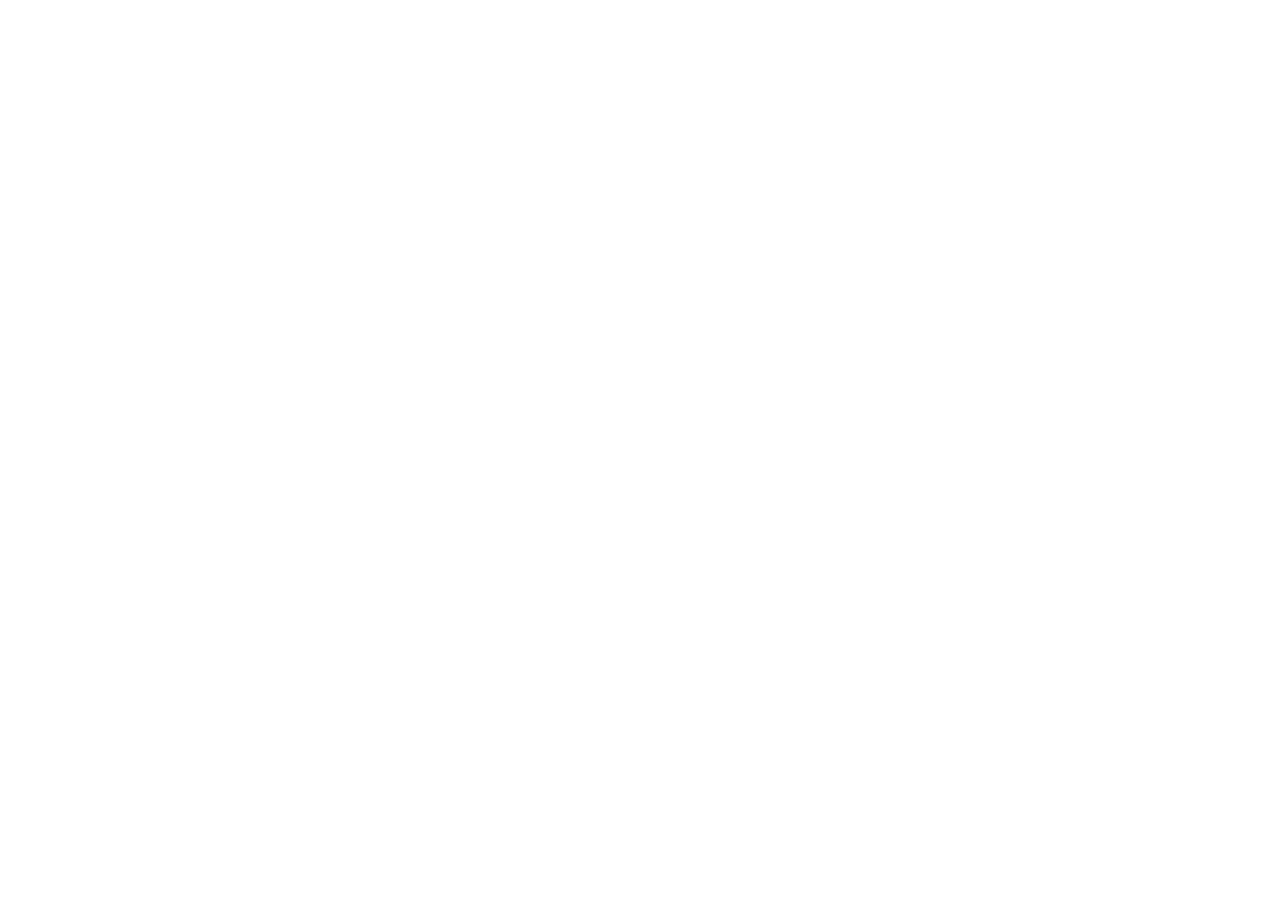
==== index2.html @ 86eed00d "add index 2" ====
<!DOCTYPE html>
<html lang="en">
<head>
    <meta charset="UTF-8">
    <meta name="viewport" content="width=device-width, initial-scale=1.0">
    <title>Document</title>
    <link rel="stylesheet" href="./src/output.css">
</head>
<body>
    
</body>
</html>
---- src/output.css ----
/*! tailwindcss v4.1.13 | MIT License | https://tailwindcss.com */
@layer properties;
@layer theme, base, components, utilities;
@layer theme {
  :root, :host {
    --font-sans: ui-sans-serif, system-ui, sans-serif, "Apple Color Emoji",
      "Segoe UI Emoji", "Segoe UI Symbol", "Noto Color Emoji";
    --font-mono: ui-monospace, SFMono-Regular, Menlo, Monaco, Consolas, "Liberation Mono",
      "Courier New", monospace;
    --text-9xl: 8rem;
    --text-9xl--line-height: 1;
    --default-font-family: var(--font-sans);
    --default-mono-font-family: var(--font-mono);
  }
}
@layer base {
  *, ::after, ::before, ::backdrop, ::file-selector-button {
    box-sizing: border-box;
    margin: 0;
    padding: 0;
    border: 0 solid;
  }
  html, :host {
    line-height: 1.5;
    -webkit-text-size-adjust: 100%;
    tab-size: 4;
    font-family: var(--default-font-family, ui-sans-serif, system-ui, sans-serif, "Apple Color Emoji", "Segoe UI Emoji", "Segoe UI Symbol", "Noto Color Emoji");
    font-feature-settings: var(--default-font-feature-settings, normal);
    font-variation-settings: var(--default-font-variation-settings, normal);
    -webkit-tap-highlight-color: transparent;
  }
  hr {
    height: 0;
    color: inherit;
    border-top-width: 1px;
  }
  abbr:where([title]) {
    -webkit-text-decoration: underline dotted;
    text-decoration: underline dotted;
  }
  h1, h2, h3, h4, h5, h6 {
    font-size: inherit;
    font-weight: inherit;
  }
  a {
    color: inherit;
    -webkit-text-decoration: inherit;
    text-decoration: inherit;
  }
  b, strong {
    font-weight: bolder;
  }
  code, kbd, samp, pre {
    font-family: var(--default-mono-font-family, ui-monospace, SFMono-Regular, Menlo, Monaco, Consolas, "Liberation Mono", "Courier New", monospace);
    font-feature-settings: var(--default-mono-font-feature-settings, normal);
    font-variation-settings: var(--default-mono-font-variation-settings, normal);
    font-size: 1em;
  }
  small {
    font-size: 80%;
  }
  sub, sup {
    font-size: 75%;
    line-height: 0;
    position: relative;
    vertical-align: baseline;
  }
  sub {
    bottom: -0.25em;
  }
  sup {
    top: -0.5em;
  }
  table {
    text-indent: 0;
    border-color: inherit;
    border-collapse: collapse;
  }
  :-moz-focusring {
    outline: auto;
  }
  progress {
    vertical-align: baseline;
  }
  summary {
    display: list-item;
  }
  ol, ul, menu {
    list-style: none;
  }
  img, svg, video, canvas, audio, iframe, embed, object {
    display: block;
    vertical-align: middle;
  }
  img, video {
    max-width: 100%;
    height: auto;
  }
  button, input, select, optgroup, textarea, ::file-selector-button {
    font: inherit;
    font-feature-settings: inherit;
    font-variation-settings: inherit;
    letter-spacing: inherit;
    color: inherit;
    border-radius: 0;
    background-color: transparent;
    opacity: 1;
  }
  :where(select:is([multiple], [size])) optgroup {
    font-weight: bolder;
  }
  :where(select:is([multiple], [size])) optgroup option {
    padding-inline-start: 20px;
  }
  ::file-selector-button {
    margin-inline-end: 4px;
  }
  ::placeholder {
    opacity: 1;
  }
  @supports (not (-webkit-appearance: -apple-pay-button))  or (contain-intrinsic-size: 1px) {
    ::placeholder {
      color: currentcolor;
      @supports (color: color-mix(in lab, red, red)) {
        color: color-mix(in oklab, currentcolor 50%, transparent);
      }
    }
  }
  textarea {
    resize: vertical;
  }
  ::-webkit-search-decoration {
    -webkit-appearance: none;
  }
  ::-webkit-date-and-time-value {
    min-height: 1lh;
    text-align: inherit;
  }
  ::-webkit-datetime-edit {
    display: inline-flex;
  }
  ::-webkit-datetime-edit-fields-wrapper {
    padding: 0;
  }
  ::-webkit-datetime-edit, ::-webkit-datetime-edit-year-field, ::-webkit-datetime-edit-month-field, ::-webkit-datetime-edit-day-field, ::-webkit-datetime-edit-hour-field, ::-webkit-datetime-edit-minute-field, ::-webkit-datetime-edit-second-field, ::-webkit-datetime-edit-millisecond-field, ::-webkit-datetime-edit-meridiem-field {
    padding-block: 0;
  }
  ::-webkit-calendar-picker-indicator {
    line-height: 1;
  }
  :-moz-ui-invalid {
    box-shadow: none;
  }
  button, input:where([type="button"], [type="reset"], [type="submit"]), ::file-selector-button {
    appearance: button;
  }
  ::-webkit-inner-spin-button, ::-webkit-outer-spin-button {
    height: auto;
  }
  [hidden]:where(:not([hidden="until-found"])) {
    display: none !important;
  }
}
@layer utilities {
  .table {
    display: table;
  }
  .border-collapse {
    border-collapse: collapse;
  }
  .resize {
    resize: both;
  }
  .border {
    border-style: var(--tw-border-style);
    border-width: 1px;
  }
  .text-9xl {
    font-size: var(--text-9xl);
    line-height: var(--tw-leading, var(--text-9xl--line-height));
  }
  .underline {
    text-decoration-line: underline;
  }
  .outline {
    outline-style: var(--tw-outline-style);
    outline-width: 1px;
  }
}
@property --tw-border-style {
  syntax: "*";
  inherits: false;
  initial-value: solid;
}
@property --tw-outline-style {
  syntax: "*";
  inherits: false;
  initial-value: solid;
}
@layer properties {
  @supports ((-webkit-hyphens: none) and (not (margin-trim: inline))) or ((-moz-orient: inline) and (not (color:rgb(from red r g b)))) {
    *, ::before, ::after, ::backdrop {
      --tw-border-style: solid;
      --tw-outline-style: solid;
    }
  }
}
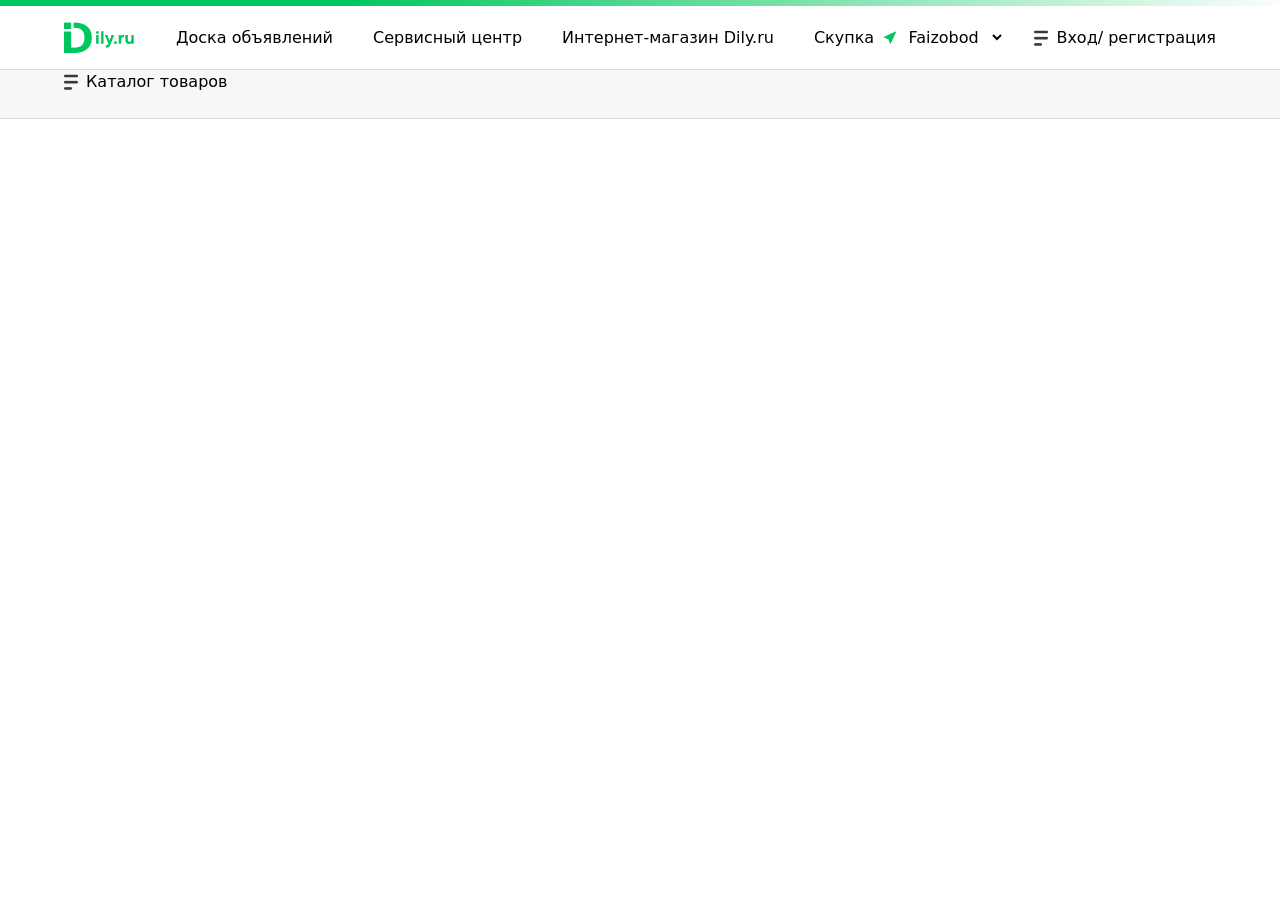
==== commit a0e867d1: "commit" ====
--- a/index2.html
+++ b/index2.html
@@ -1,12 +1,60 @@
 <!DOCTYPE html>
 <html lang="en">
+
 <head>
     <meta charset="UTF-8">
     <meta name="viewport" content="width=device-width, initial-scale=1.0">
     <title>Document</title>
     <link rel="stylesheet" href="./src/output.css">
 </head>
+
 <body>
-    
+    <div class="h-[6px] W-[100%] bg-[linear-gradient(90deg,#00C65E_26.28%,rgba(0,198,94,0)_101.66%)]">
+
+    </div>
+
+    <div class="w-[90%] m-auto h-[63px] flex justify-between">
+        <div class="flex items-center gap-[40px] ">
+            <img src="./picturi1/Logo.png" alt="">
+            <p class="ww:block hidden ">Доска объявлений</p>
+            <p class="ww:block hidden">Сервисный центр</p>
+            <p class="ww:block hidden">Интернет-магазин Dily.ru</p>
+            <p class="ww:block hidden">Скупка</p>
+        </div>
+
+        <!-- самайлотак -->
+
+        <div class="flex gap-[29px]">
+
+            <div class="flex items-center gap-[8px]">
+                <img src="./picturi1/off.png" alt="">
+                <select name="" id="">
+                    <option value="">Faizobod</option>
+                    <option value="">Dyshanbe</option>
+                    <option value="">Москва</option>
+                </select>
+            </div>
+
+            <div class="ww:flex items-center gap-[8px] hidden">
+                <img src="./picturi1/default.png" alt="">
+                <p>Вход/ регистрация</p>
+            </div>
+        </div>
+
+    </div>
+
+    <div class="w-[100%] h-[50px] border-t border-[#DADCDC] border-b bg-[#F7F7F7]">
+        <div class="w-[90%] m-auto">
+
+            <div class="flex gap-[8px] items-center"> 
+
+                <img src="./picturi1/default.png" alt="">
+                <p>Каталог товаров</p>
+            </div>
+
+        </div>
+
+    </div>
 </body>
+
 </html>
--- a/src/output.css
+++ b/src/output.css
@@ -7,8 +7,6 @@
       "Segoe UI Emoji", "Segoe UI Symbol", "Noto Color Emoji";
     --font-mono: ui-monospace, SFMono-Regular, Menlo, Monaco, Consolas, "Liberation Mono",
       "Courier New", monospace;
-    --text-9xl: 8rem;
-    --text-9xl--line-height: 1;
     --default-font-family: var(--font-sans);
     --default-mono-font-family: var(--font-mono);
   }
@@ -162,22 +160,77 @@
   }
 }
 @layer utilities {
+  .m-auto {
+    margin: auto;
+  }
+  .flex {
+    display: flex;
+  }
+  .hidden {
+    display: none;
+  }
   .table {
     display: table;
   }
+  .h-\[6px\] {
+    height: 6px;
+  }
+  .h-\[50\] {
+    height: 50;
+  }
+  .h-\[50px\] {
+    height: 50px;
+  }
+  .h-\[63px\] {
+    height: 63px;
+  }
+  .w-\[90\%\] {
+    width: 90%;
+  }
+  .w-\[100\%\] {
+    width: 100%;
+  }
   .border-collapse {
     border-collapse: collapse;
   }
   .resize {
     resize: both;
+  }
+  .items-center {
+    align-items: center;
+  }
+  .justify-between {
+    justify-content: space-between;
+  }
+  .gap-\[8px\] {
+    gap: 8px;
+  }
+  .gap-\[29px\] {
+    gap: 29px;
+  }
+  .gap-\[40px\] {
+    gap: 40px;
   }
   .border {
     border-style: var(--tw-border-style);
     border-width: 1px;
   }
-  .text-9xl {
-    font-size: var(--text-9xl);
-    line-height: var(--tw-leading, var(--text-9xl--line-height));
+  .border-t {
+    border-top-style: var(--tw-border-style);
+    border-top-width: 1px;
+  }
+  .border-b {
+    border-bottom-style: var(--tw-border-style);
+    border-bottom-width: 1px;
+  }
+  .border-\[\#DADCDC\] {
+    border-color: #DADCDC;
+  }
+  .bg-\[\#F7F7F7\] {
+    background-color: #F7F7F7;
+  }
+  .bg-\[linear-gradient\(90deg\,\#00C65E_26\.28\%\,rgba\(0\,198\,94\,0\)_101\.66\%\)\] {
+    background-image: linear-gradient(90deg,#00C65E 26.28%,rgba(0,198,94,0) 101.66%);
   }
   .underline {
     text-decoration-line: underline;
@@ -185,6 +238,16 @@
   .outline {
     outline-style: var(--tw-outline-style);
     outline-width: 1px;
+  }
+  .ww\:block {
+    @media (width >= 500px) {
+      display: block;
+    }
+  }
+  .ww\:flex {
+    @media (width >= 500px) {
+      display: flex;
+    }
   }
 }
 @property --tw-border-style {
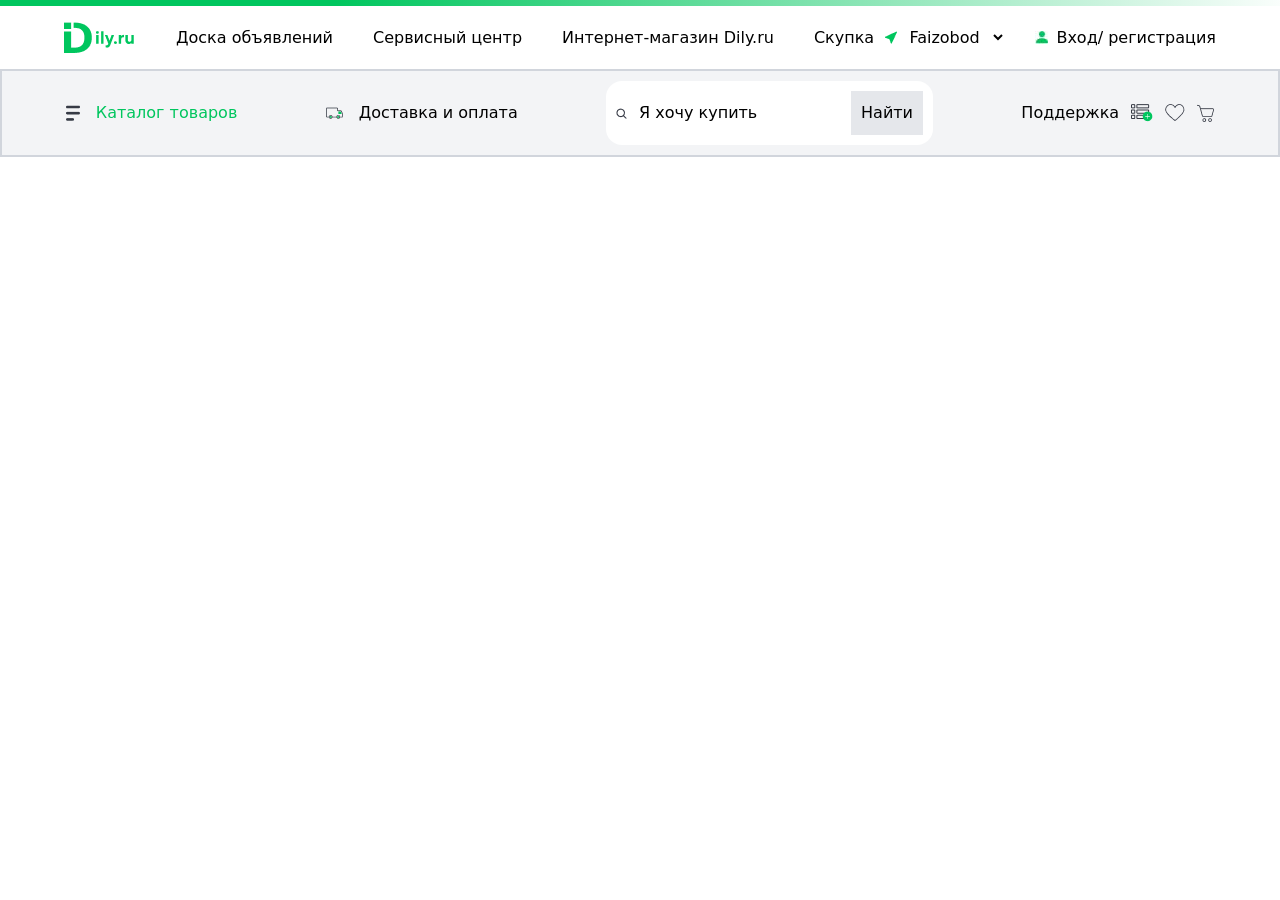
==== commit c0dc63ce: "arror" ====
--- a/index2.html
+++ b/index2.html
@@ -36,24 +36,35 @@
             </div>
 
             <div class="ww:flex items-center gap-[8px] hidden">
-                <img src="./picturi1/default.png" alt="">
+                <img src="./picturi1/photo_2025-09-25_15-31-27.jpg" alt="">
                 <p>Вход/ регистрация</p>
             </div>
         </div>
 
     </div>
 
-    <div class="w-[100%] h-[50px] border-t border-[#DADCDC] border-b bg-[#F7F7F7]">
-        <div class="w-[90%] m-auto">
-
-            <div class="flex gap-[8px] items-center"> 
-
+    <div class=" bg-gray-100 border-2 border-solid border-gray-300 w-full">
+        <div class="w-[90%] m-auto ww:flex py-[10px] justify-between items-center">
+            <div class="flex items-center  gap-4">
                 <img src="./picturi1/default.png" alt="">
-                <p>Каталог товаров</p>
+                <p class="text-[#00C65E]">Каталог товаров</p>
             </div>
-
+            <div class="flex items-center gap-4">
+                <img src="./picturi1/off1.png" alt="">
+                <p class="">Доставка и оплата</p>
+            </div>
+            <div class="flex bg-white rounded-2xl items-center gap-3 p-[10px]">
+                <img src="./picture/Vector.png" alt="">
+                <input type="text" name="" placeholder="Я хочу купить" id="">
+                <p class="bg-gray-200 p-[10px]">Найти</p>
+            </div>
+            <div class="flex gap-3 items-center">
+                <p>Поддержка</p>
+                <img src="./picturi1/off2.png" alt="">
+                <img src="./picture/vghbnjmk.png" alt="">
+                <img src="./picture/off.png" alt="">
+            </div>
         </div>
-
     </div>
 </body>
 
--- a/src/output.css
+++ b/src/output.css
@@ -7,6 +7,12 @@
       "Segoe UI Emoji", "Segoe UI Symbol", "Noto Color Emoji";
     --font-mono: ui-monospace, SFMono-Regular, Menlo, Monaco, Consolas, "Liberation Mono",
       "Courier New", monospace;
+    --color-gray-100: oklch(96.7% 0.003 264.542);
+    --color-gray-200: oklch(92.8% 0.006 264.531);
+    --color-gray-300: oklch(87.2% 0.01 258.338);
+    --color-white: #fff;
+    --spacing: 0.25rem;
+    --radius-2xl: 1rem;
     --default-font-family: var(--font-sans);
     --default-mono-font-family: var(--font-mono);
   }
@@ -175,9 +181,6 @@
   .h-\[6px\] {
     height: 6px;
   }
-  .h-\[50\] {
-    height: 50;
-  }
   .h-\[50px\] {
     height: 50px;
   }
@@ -190,6 +193,9 @@
   .w-\[100\%\] {
     width: 100%;
   }
+  .w-full {
+    width: 100%;
+  }
   .border-collapse {
     border-collapse: collapse;
   }
@@ -202,6 +208,12 @@
   .justify-between {
     justify-content: space-between;
   }
+  .gap-3 {
+    gap: calc(var(--spacing) * 3);
+  }
+  .gap-4 {
+    gap: calc(var(--spacing) * 4);
+  }
   .gap-\[8px\] {
     gap: 8px;
   }
@@ -210,11 +222,18 @@
   }
   .gap-\[40px\] {
     gap: 40px;
+  }
+  .rounded-2xl {
+    border-radius: var(--radius-2xl);
   }
   .border {
     border-style: var(--tw-border-style);
     border-width: 1px;
   }
+  .border-2 {
+    border-style: var(--tw-border-style);
+    border-width: 2px;
+  }
   .border-t {
     border-top-style: var(--tw-border-style);
     border-top-width: 1px;
@@ -223,14 +242,39 @@
     border-bottom-style: var(--tw-border-style);
     border-bottom-width: 1px;
   }
+  .border-solid {
+    --tw-border-style: solid;
+    border-style: solid;
+  }
   .border-\[\#DADCDC\] {
     border-color: #DADCDC;
   }
+  .border-gray-300 {
+    border-color: var(--color-gray-300);
+  }
   .bg-\[\#F7F7F7\] {
     background-color: #F7F7F7;
   }
+  .bg-gray-100 {
+    background-color: var(--color-gray-100);
+  }
+  .bg-gray-200 {
+    background-color: var(--color-gray-200);
+  }
+  .bg-white {
+    background-color: var(--color-white);
+  }
   .bg-\[linear-gradient\(90deg\,\#00C65E_26\.28\%\,rgba\(0\,198\,94\,0\)_101\.66\%\)\] {
     background-image: linear-gradient(90deg,#00C65E 26.28%,rgba(0,198,94,0) 101.66%);
+  }
+  .p-\[10px\] {
+    padding: 10px;
+  }
+  .py-\[10px\] {
+    padding-block: 10px;
+  }
+  .text-\[\#00C65E\] {
+    color: #00C65E;
   }
   .underline {
     text-decoration-line: underline;
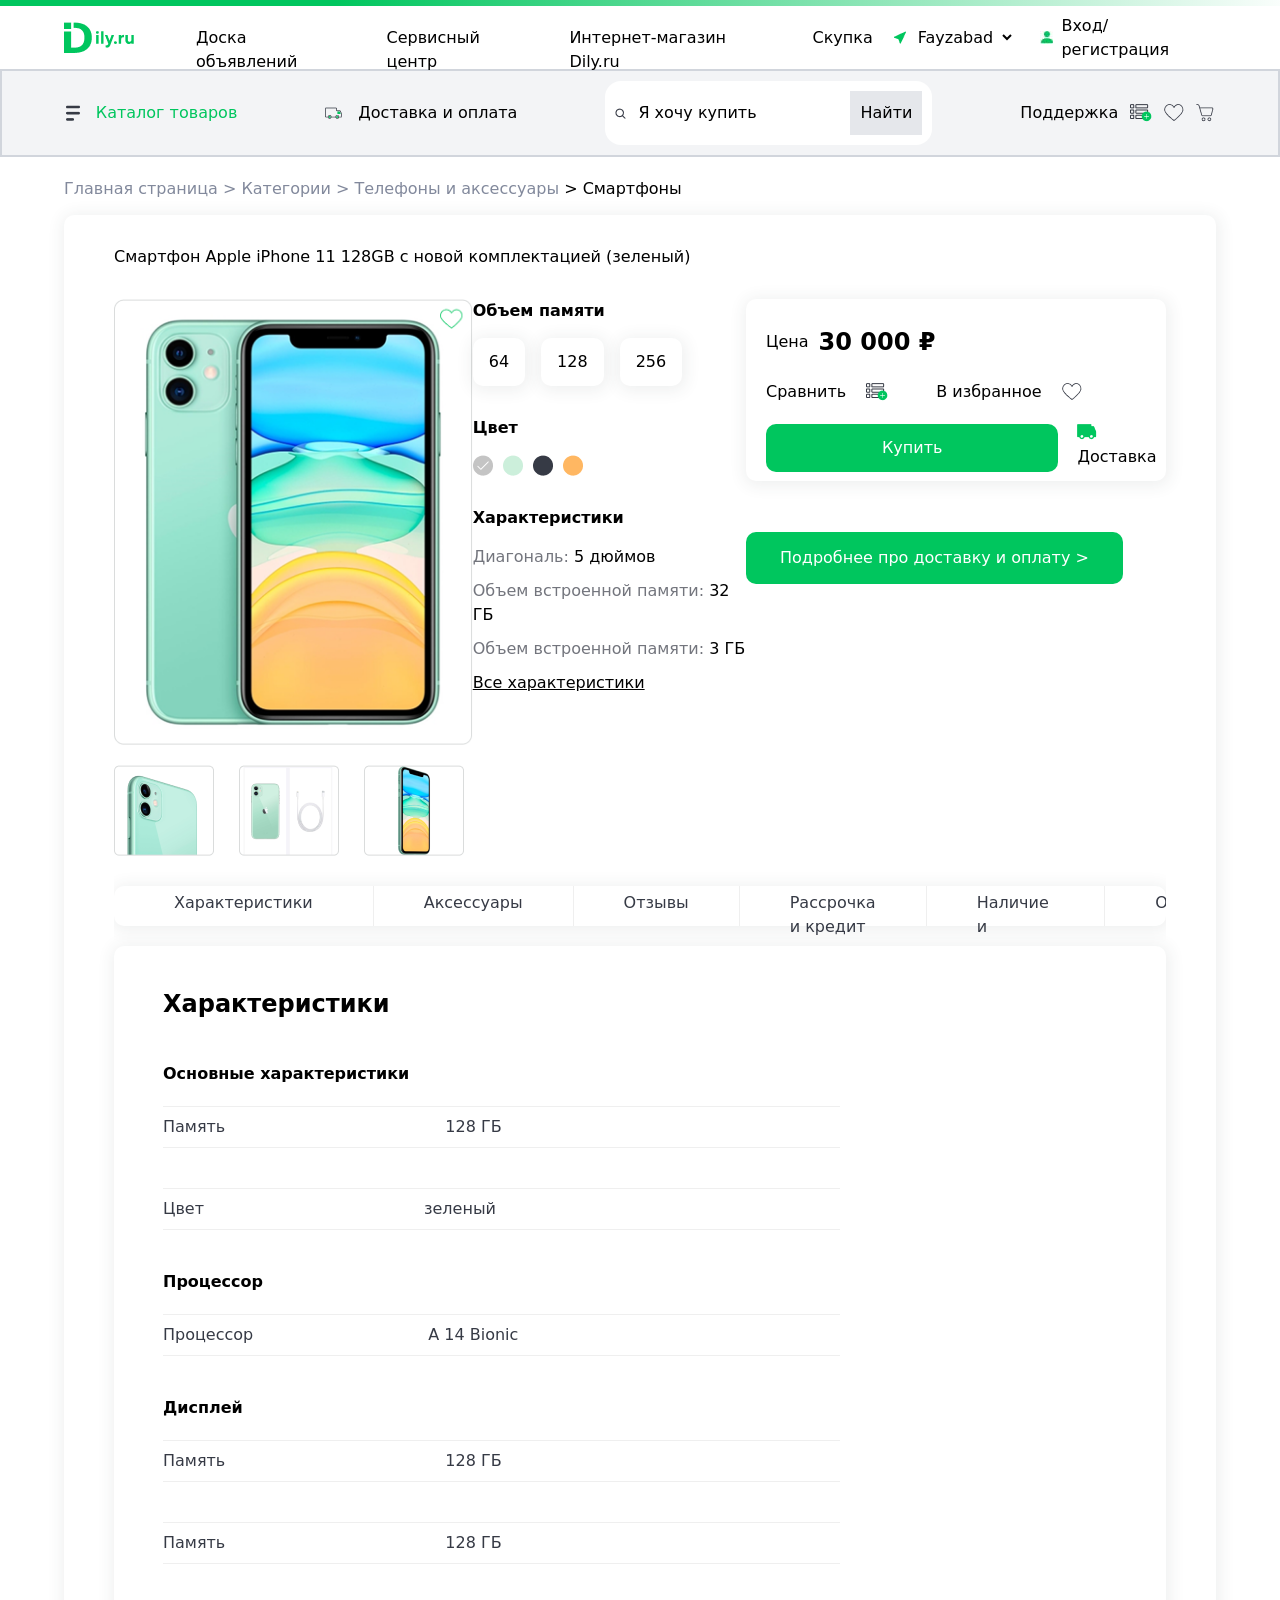
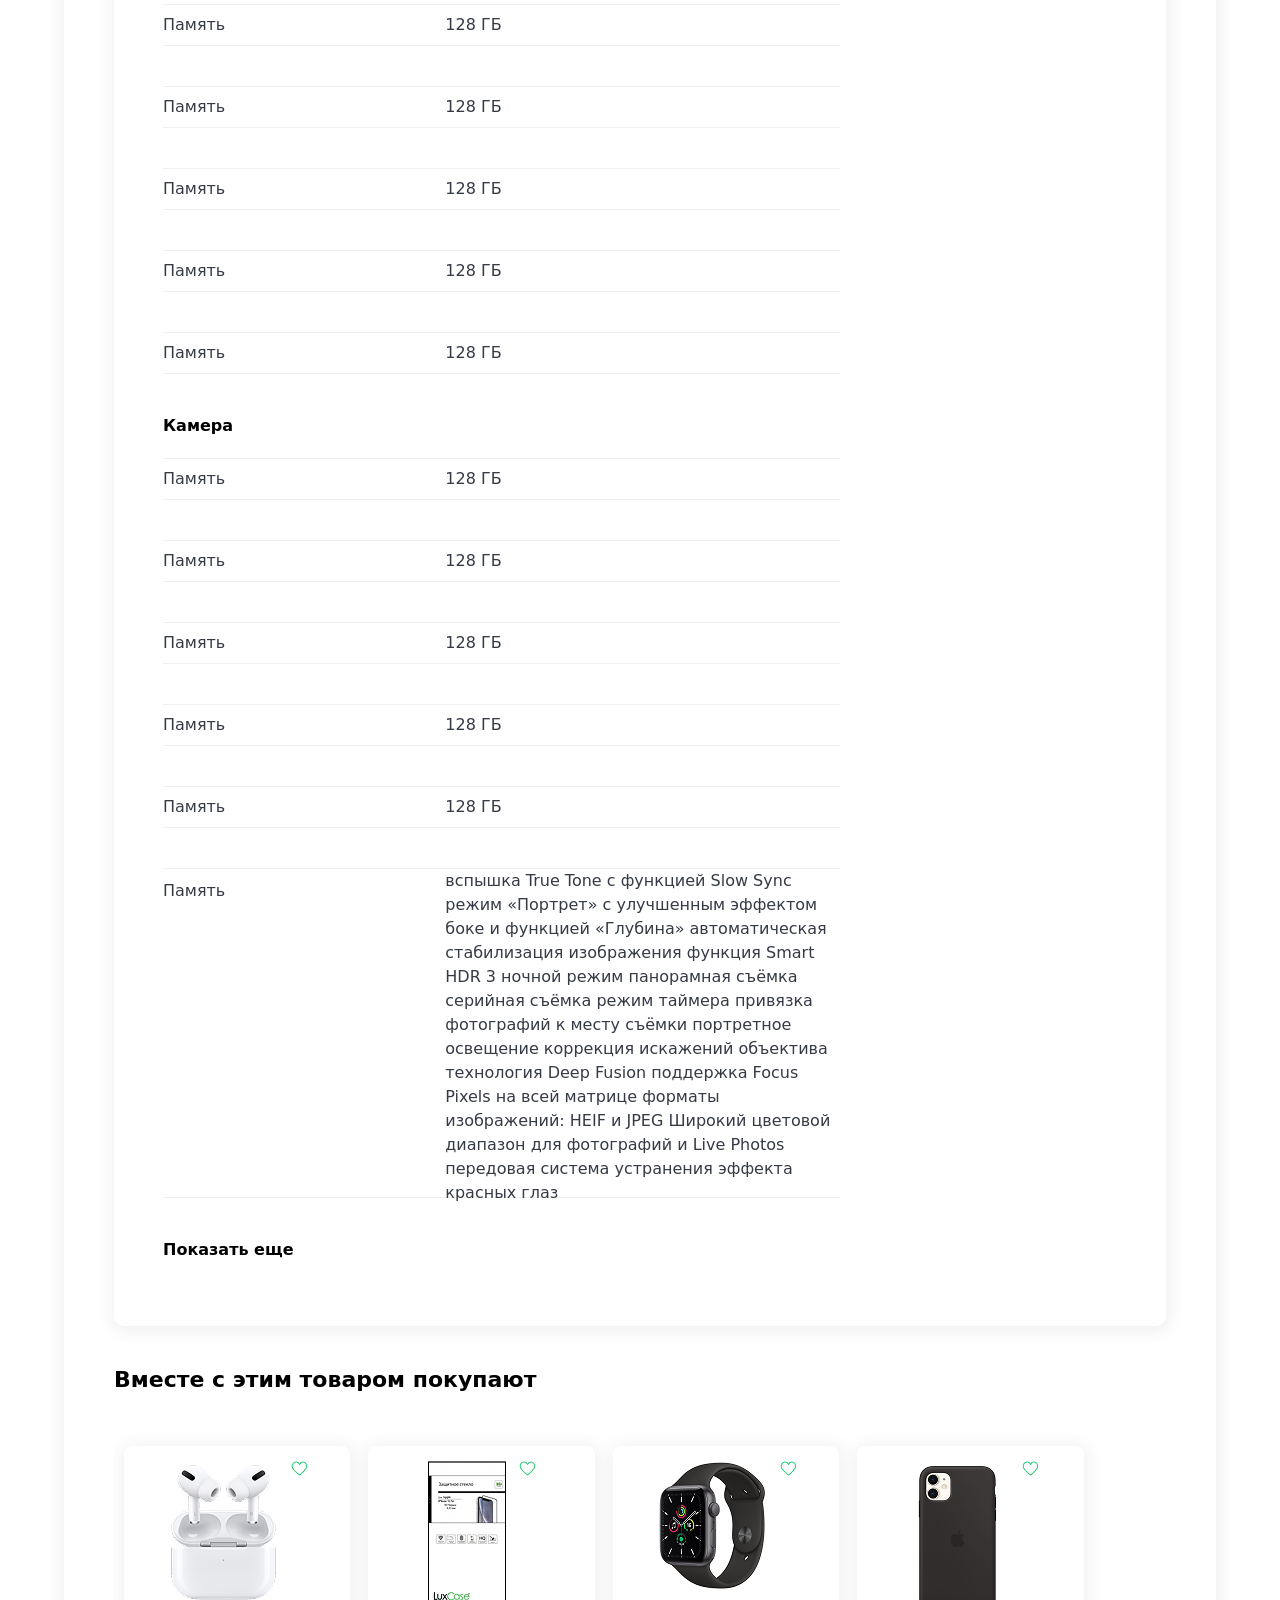
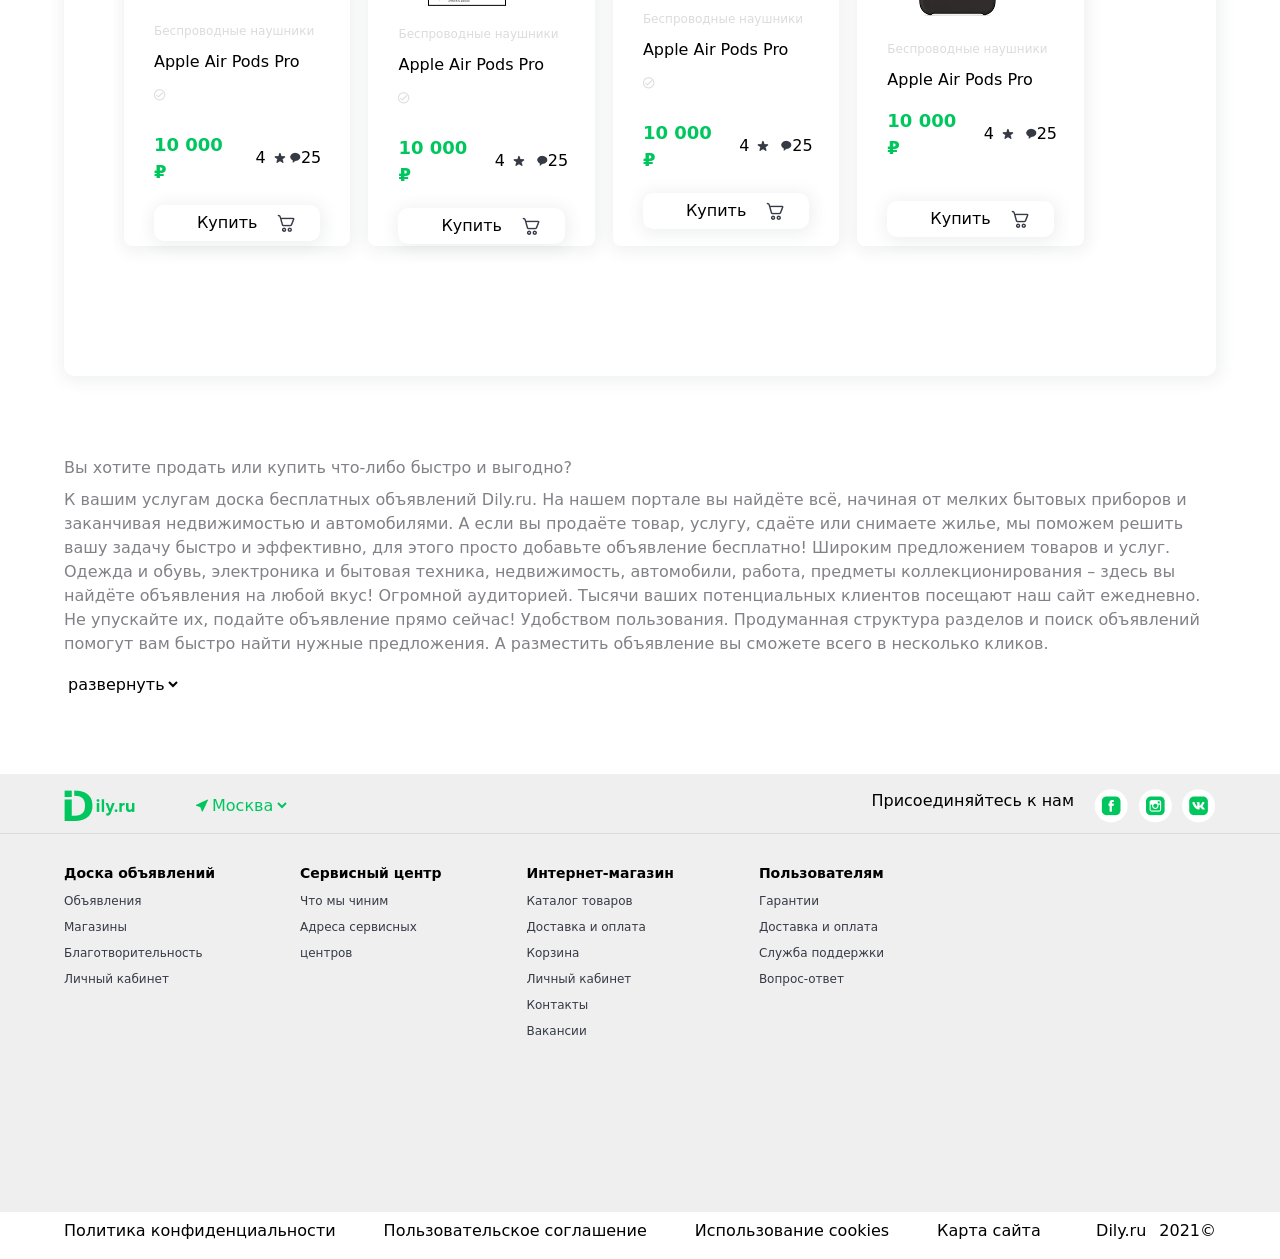
==== commit ae82d0db: "add" ====
--- a/index2.html
+++ b/index2.html
@@ -14,12 +14,12 @@
     </div>
 
     <div class="w-[90%] m-auto h-[63px] flex justify-between">
-        <div class="flex items-center gap-[40px] ">
+        <div class="flex items-center  ">
             <img src="./picturi1/Logo.png" alt="">
-            <p class="ww:block hidden ">Доска объявлений</p>
-            <p class="ww:block hidden">Сервисный центр</p>
-            <p class="ww:block hidden">Интернет-магазин Dily.ru</p>
-            <p class="ww:block hidden">Скупка</p>
+            <p class="ml-[40px] ww:block hidden hover:bg-[#00c65c53] h-[100%] pt-[20px]  hover:border-[#00C65E] hover:border-b pl-[20px] pr-[20px]">Доска объявлений</p>
+            <p class="ww:block hidden hover:bg-[#00c65c53] h-[100%] pt-[20px]  hover:border-[#00C65E] hover:border-b pl-[20px] pr-[20px]">Сервисный центр</p>
+            <p class="ww:block hidden hover:bg-[#00c65c53] h-[100%] pt-[20px]  hover:border-[#00C65E] hover:border-b pl-[20px] pr-[20px]">Интернет-магазин Dily.ru</p>
+            <p class="ww:block hidden hover:bg-[#00c65c53] h-[100%] pt-[20px]  hover:border-[#00C65E] hover:border-b pl-[20px] pr-[20px]">Скупка</p>
         </div>
 
         <!-- самайлотак -->
@@ -29,7 +29,7 @@
             <div class="flex items-center gap-[8px]">
                 <img src="./picturi1/off.png" alt="">
                 <select name="" id="">
-                    <option value="">Faizobod</option>
+                    <option value="">Fayzabad</option>
                     <option value="">Dyshanbe</option>
                     <option value="">Москва</option>
                 </select>
@@ -45,27 +45,489 @@
 
     <div class=" bg-gray-100 border-2 border-solid border-gray-300 w-full">
         <div class="w-[90%] m-auto ww:flex py-[10px] justify-between items-center">
-            <div class="flex items-center  gap-4">
+            <div class="ww:flex hidden items-center  gap-4">
                 <img src="./picturi1/default.png" alt="">
                 <p class="text-[#00C65E]">Каталог товаров</p>
             </div>
-            <div class="flex items-center gap-4">
+            <div class="ww:flex hidden items-center gap-4">
                 <img src="./picturi1/off1.png" alt="">
                 <p class="">Доставка и оплата</p>
             </div>
-            <div class="flex bg-white rounded-2xl items-center gap-3 p-[10px]">
+            <div class="flex bg-white rounded-2xl items-center gap-3 p-[10px] justify-between ">
                 <img src="./picture/Vector.png" alt="">
                 <input type="text" name="" placeholder="Я хочу купить" id="">
-                <p class="bg-gray-200 p-[10px]">Найти</p>
-            </div>
-            <div class="flex gap-3 items-center">
+                <p class="bg-gray-200 p-[10px]  ">Найти</p>
+            </div>
+            <div class="ww:flex hidden gap-3 items-center">
                 <p>Поддержка</p>
                 <img src="./picturi1/off2.png" alt="">
-                <img src="./picture/vghbnjmk.png" alt="">
-                <img src="./picture/off.png" alt="">
-            </div>
-        </div>
-    </div>
+                <img src="./picturi1/default1.png" alt="">
+                <img src="./picturi1/q.png" alt="">
+            </div>
+        </div>
+    </div>
+    <p class="mt-[20px] ww:text-left text-center ww:ml-[5%]"><span class="text-[#82899c] mb-[14px] ">Главная страница >
+            Категории > Телефоны и аксессуары</span> > Смартфоны</p>
+
+    <div
+        class="w-[90%] m-auto h-auto shadow-[1px_2px_16px_3px_#363A4514] rounded-[10px] mt-[14px] pt-[30px]  pb-[30px] pl-[50px] pr-[50px] ">
+        <p class="pb-[30px]">Смартфон Apple iPhone 11 128GB с новой комплектацией (зеленый)</p>
+
+        <div class="ww:flex justify-between">
+            <div>
+                <img src="./picturi1/Card main photo.png" alt="">
+                <img src="./picturi1/q2.png" class="mt-[20px]">
+            </div>
+
+
+            <div>
+
+                <div>
+                    <p class="mb-[15px] font-bold">Объем памяти</p>
+
+                    <div class="flex gap-[16px] items-center mb-[30px]">
+                        <p
+                            class="pr-[16px] pl-[16px] pt-[12px] pb-[12px] shadow-[1px_2px_16px_3px_#363A4514] rounded-[10px]">
+                            64</p>
+                        <p
+                            class="pr-[16px] pl-[16px] pt-[12px] pb-[12px] shadow-[1px_2px_16px_3px_#363A4514] rounded-[10px]">
+                            128</p>
+                        <p
+                            class="pr-[16px] pl-[16px] pt-[12px] pb-[12px] shadow-[1px_2px_16px_3px_#363A4514] rounded-[10px] ">
+                            256</p>
+                    </div>
+                </div>
+
+                <div>
+                    <p class="font-bold mb-[15px]">Цвет</p>
+                    <img src="./picturi1/q1.png" class="mb-[30px]">
+                    <p class="font-bold mb-[15px]">Характеристики</p>
+                    <p class="text-[#363A45B2] mb-[10px]">Диагональ: <span class="text-black">5 дюймов</span></p>
+                    <p class="text-[#363A45B2] mb-[10px]">Объем встроенной памяти: <span class="text-black">32 ГБ</span>
+                    </p>
+                    <p class="text-[#363A45B2] mb-[10px]">Объем встроенной памяти: <span class="text-black">3 ГБ</span>
+                    </p>
+                    <p class="underline mb-[15px]">Все характеристики</p>
+                </div>
+
+            </div>
+
+            <div
+                class="ww:w-[420px] w-[280px] ww:h-[182px] h-[230px] shadow-[1px_2px_16px_3px_#363A4514] rounded-[10px] pt-[25px] pl-[20px] pr-[20px] pb-[30px] mb-[100px]">
+
+                <div class="flex items-center gap-[10px] mb-[20px]">
+
+                    <p class="font-light ">Цена </p><span class="text-[24px] font-bold">30 000 ₽</span>
+                </div>
+
+                <div class="ww:flex gap-[48px] mb-[20px]">
+
+                    <div class="flex gap-[20px] items-center">
+                        <p>Сравнить</p>
+                        <img src="./picturi1/off2.png" alt="">
+                    </div>
+                    <div class="flex gap-[20px] items-center">
+                        <p>В избранное</p>
+                        <img src="./picturi1/default1.png">
+
+                    </div>
+
+                </div>
+
+                <div class="flex gap-[19px]  mb-[60px]">
+                    <button
+                        class="rounded-[10px] bg-[#00C65E] ww:pl-[116px] pl-[90px] ww:pr-[116px] pr-[90px] pt-[12px] pb-[12px] text-white">Купить</button>
+
+                    <div class="ww:block hidden">
+                        <img src="./picturi1/q3.png" class="mb-[5px]">
+                        <p>Доставка</p>
+
+                    </div>
+                </div>
+                <button
+                    class="pt-[14px] pb-[14px] pl-[34px] pr-[34px] bg-[#00C65E] text-white rounded-[10px] ml-[-20px]">Подробнее
+                    про доставку и оплату ></button>
+            </div>
+        </div>
+
+
+        <div class="overflow-x-auto">
+
+            <div
+                class="mt-[30px] rounded-[10px] shadow-[1px_2px_16px_3px_#363A4514] h-[40px] flex  items-center ww:w-auto w-[1200px] mb-[20px]">
+                <p
+                    class="h-[100%] hover:bg-[#00C65E] text-[#363A45] border-[#EFEFEF] hover:text-white pt-[5px] rounded-l-t-[10px] rounded-tl-[10px] rounded-bl-[10px]  pl-[60px] pr-[60px]">
+                    Характеристики</p>
+                <p
+                    class="h-[100%] hover:bg-[#00C65E] text-[#363A45] border-[#EFEFEF] hover:text-white pt-[5px] border-l pl-[50px] pr-[50px]">
+                    Аксессуары</p>
+                <p
+                    class="h-[100%] hover:bg-[#00C65E] text-[#363A45] border-[#EFEFEF] hover:text-white pt-[5px] border-l pl-[50px] pr-[50px]">
+                    Отзывы</p>
+                <p
+                    class="h-[100%] hover:bg-[#00C65E] text-[#363A45] border-[#EFEFEF] hover:text-white pt-[5px] border-l pl-[50px] pr-[50px]">
+                    Рассрочка и кредит</p>
+                <p
+                    class="h-[100%] hover:bg-[#00C65E] text-[#363A45] border-[#EFEFEF] hover:text-white pt-[5px] border-l pl-[50px] pr-[50px]">
+                    Наличие и доставка</p>
+                <p
+                    class="h-[100%] hover:bg-[#00C65E] text-[#363A45] border-[#EFEFEF] hover:text-white pt-[5px] border-l pl-[50px] rounded-tr-[10px] rounded-br-[10px] pr-[62px]">
+                    Описание</p>
+
+            </div>
+        </div>
+
+        <div
+            class="ww:w-[100%] w-[350px]  h-[1980px] ww:m-auto ml-[-50px] shadow-[1px_2px_16px_3px_#363A4514] rounded-[10px] ww:pt-[40px] pr-[10px]  ww:pl-[49px] pl-[10px] ">
+            <p class="text-[24px] font-bold mb-[40px]">Характеристики</p>
+            <p class="font-bold mb-[20px]">Основные характеристики</p>
+
+            <div
+                class="ww:w-[677px] h-[42px] flex ww:gap-[220px] gap-[130px]  border-[#EFEFEF] border-t border-b items-center mb-[40px]">
+                <p class="text-[#363A45]">Память</p>
+                <p class="text-[#363A45]">128 ГБ</p>
+
+            </div>
+            <div
+                class="ww:w-[677px] h-[42px] flex ww:gap-[220px] gap-[130px]  border-[#EFEFEF] border-t border-b items-center mb-[40px]">
+                <p class="text-[#363A45]">Цвет</p>
+                <p class="text-[#363A45]">зеленый</p>
+
+            </div>
+
+            <p class="font-bold mb-[20px]">Процессор</p>
+            <div
+                class="ww:w-[677px] h-[42px] flex ww:gap-[175px] gap-[130px]  border-[#EFEFEF] border-t border-b items-center mb-[40px]">
+                <p class="text-[#363A45]">Процессор</p>
+                <p class="text-[#363A45]">А 14 Bionic </p>
+
+            </div>
+            <p class="mt-[40px] font-bold mb-[20px]">Дисплей</p>
+            <div
+                class="ww:w-[677px] h-[42px] flex ww:gap-[220px] gap-[130px]  border-[#EFEFEF] border-t border-b items-center mb-[40px]">
+                <p class="text-[#363A45]">Память</p>
+                <p class="text-[#363A45]">128 ГБ</p>
+
+            </div>
+            <div
+                class="ww:w-[677px] h-[42px] flex ww:gap-[220px] gap-[130px]  border-[#EFEFEF] border-t border-b items-center mb-[40px]">
+                <p class="text-[#363A45]">Память</p>
+                <p class="text-[#363A45]">128 ГБ</p>
+
+            </div>
+            <div
+                class="ww:w-[677px] h-[42px] flex ww:gap-[220px] gap-[130px]  border-[#EFEFEF] border-t border-b items-center mb-[40px]">
+                <p class="text-[#363A45]">Память</p>
+                <p class="text-[#363A45]">128 ГБ</p>
+
+            </div>
+            <div
+                class="ww:w-[677px] h-[42px] flex ww:gap-[220px] gap-[130px]  border-[#EFEFEF] border-t border-b items-center mb-[40px]">
+                <p class="text-[#363A45]">Память</p>
+                <p class="text-[#363A45]">128 ГБ</p>
+
+            </div>
+            <div
+                class="ww:w-[677px] h-[42px] flex ww:gap-[220px] gap-[130px]  border-[#EFEFEF] border-t border-b items-center mb-[40px]">
+                <p class="text-[#363A45]">Память</p>
+                <p class="text-[#363A45]">128 ГБ</p>
+
+            </div>
+            <div
+                class="ww:w-[677px] h-[42px] flex ww:gap-[220px] gap-[130px]  border-[#EFEFEF] border-t border-b items-center mb-[40px]">
+                <p class="text-[#363A45]">Память</p>
+                <p class="text-[#363A45]">128 ГБ</p>
+
+            </div>
+            <div
+                class="ww:w-[677px] h-[42px] flex ww:gap-[220px] gap-[130px]  border-[#EFEFEF] border-t border-b items-center mb-[40px]">
+                <p class="text-[#363A45]">Память</p>
+                <p class="text-[#363A45]">128 ГБ</p>
+
+            </div>
+            <p class="mt-[40px] font-bold mb-[20px]">Камера</p>
+            <div
+                class="ww:w-[677px] h-[42px] flex ww:gap-[220px] gap-[130px]  border-[#EFEFEF] border-t border-b items-center mb-[40px]">
+                <p class="text-[#363A45]">Память</p>
+                <p class="text-[#363A45]">128 ГБ</p>
+
+            </div>
+            <div
+                class="ww:w-[677px] h-[42px] flex ww:gap-[220px] gap-[130px]  border-[#EFEFEF] border-t border-b items-center mb-[40px]">
+                <p class="text-[#363A45]">Память</p>
+                <p class="text-[#363A45]">128 ГБ</p>
+
+            </div>
+            <div
+                class="ww:w-[677px] h-[42px] flex ww:gap-[220px] gap-[130px]  border-[#EFEFEF] border-t border-b items-center mb-[40px]">
+                <p class="text-[#363A45]">Память</p>
+                <p class="text-[#363A45]">128 ГБ</p>
+
+            </div>
+            <div
+                class="ww:w-[677px] h-[42px] flex ww:gap-[220px] gap-[130px]  border-[#EFEFEF] border-t border-b items-center mb-[40px]">
+                <p class="text-[#363A45]">Память</p>
+                <p class="text-[#363A45]">128 ГБ</p>
+
+            </div>
+            <div
+                class="ww:w-[677px] h-[42px] flex ww:gap-[220px] gap-[130px]  border-[#EFEFEF] border-t border-b items-center mb-[40px]">
+                <p class="text-[#363A45]">Память</p>
+                <p class="text-[#363A45]">128 ГБ</p>
+
+            </div>
+            <div
+                class="ww:w-[677px] h-[330px] flex ww:gap-[220px] gap-[130px]  border-[#EFEFEF] border-t border-b  mb-[40px]">
+                <p class="text-[#363A45] mt-[10px]">Память</p>
+                <p class="text-[#363A45] overflow-y-scroll md:overflow-visible">вспышка True Tone с функцией Slow Sync
+                    режим «Портрет» с улучшенным эффектом боке
+                    и функцией «Глубина»
+                    автоматическая стабилизация изображения
+                    функция Smart HDR 3
+                    ночной режим
+                    панорамная съёмка
+                    серийная съëмка
+                    режим таймера
+                    привязка фотографий к месту съёмки
+                    портретное освещение
+                    коррекция искажений объектива
+                    технология Deep Fusion
+                    поддержка Focus Pixels на всей матрице
+                    форматы изображений: HEIF и JPEG
+                    Широкий цветовой диапазон для фотографий и Live Photos
+                    передовая система устранения эффекта красных глаз</p>
+
+            </div>
+            <p class="font-semibold mt-[20px] pb-[70px]">Показать еще</p>
+        </div>
+        <p class="text-[22px] font-bold mt-[37px] mb-[30px]">Вместе с этим товаром покупают</p>
+
+
+        <div class="overflow-x-auto">
+
+
+            <div class="flex gap-[18px] w-[800px] pl-[10px] pr-[10px] pt-[20px] pb-[20px] mb-[80px]  ">
+                <div
+                    class="w-[254px] h-[400px] rounded-[8px] shadow-[1px_2px_16px_3px_#363A4514] pt-[15px] pl-[30px] pr-[30px]  ">
+                    <div class="flex justify-center items-start gap-[12px]">
+                        <img src="./picturi1/image 1.png" alt="">
+                        <img src="./picturi1/Vector.png" alt="">
+                    </div>
+                    <p class="text-[#DADCDC] mt-[19px] mb-[10px] text-[12px]">Беспроводные наушники</p>
+                    <p class="mb-[15px]">Apple Air Pods Pro</p>
+                    <img src="./picturi1/w2.png" class="mb-[30px]">
+                    <div class="flex gap-[16px] mb-[20px]">
+                        <p class="text-[18px] text-[#00C65E] font-bold">10 000 ₽</p>
+                        <div class="flex gap-[5px]">
+                            <div class="flex items-center gap-[8px]">
+                                <p>4</p>
+                                <img src="./picturi1/w3.png" alt="">
+                            </div>
+                            <div class="flex items-center ga-[8px]">
+                                <img src="./picturi1/w4.png" alt="">
+                                <p>25</p>
+                            </div>
+                        </div>
+                    </div>
+
+                    <div
+                        class="flex pl-[43px] pr-[43px] pt-[6px] pb-[6px]  shadow-[1px_2px_16px_3px_#363A4514] rounded-[10px]  items-center gap-[20px]">
+                        <button>Купить </button><img src="./picturi1/a.png" width="26px" height="27px">
+                    </div>
+                </div>
+                <div
+                    class="w-[254px] h-[400px] rounded-[8px] shadow-[1px_2px_16px_3px_#363A4514] pt-[15px] pl-[30px] pr-[30px] ">
+                    <div class="flex justify-center items-start gap-[12px]">
+                        <img src="./picturi1/e1.png" alt="">
+                        <img src="./picturi1/Vector.png" alt="">
+                    </div>
+                    <p class="text-[#DADCDC] mt-[19px] mb-[10px] text-[12px]">Беспроводные наушники</p>
+                    <p class="mb-[15px]">Apple Air Pods Pro</p>
+                    <img src="./picturi1/w2.png" class="mb-[30px]">
+                    <div class="flex gap-[16px] mb-[20px]">
+                        <p class="text-[18px] text-[#00C65E] font-bold">10 000 ₽</p>
+                        <div class="flex gap-[15px]">
+                            <div class="flex items-center gap-[8px]">
+                                <p>4</p>
+                                <img src="./picturi1/w3.png" alt="">
+                            </div>
+                            <div class="flex items-center ga-[8px]">
+                                <img src="./picturi1/w4.png" alt="">
+                                <p>25</p>
+                            </div>
+                        </div>
+                    </div>
+
+                    <div
+                        class="flex pl-[43px] pr-[43px] pt-[6px] pb-[6px]  shadow-[1px_2px_16px_3px_#363A4514] rounded-[10px]  items-center gap-[20px]">
+                        <button>Купить </button><img src="./picturi1/a.png" width="26px" height="27px">
+                    </div>
+                </div>
+                <div
+                    class="w-[254px] h-[400px] rounded-[8px] shadow-[1px_2px_16px_3px_#363A4514] pt-[15px] pl-[30px] pr-[30px] ">
+                    <div class="flex justify-center items-start gap-[12px]">
+                        <img src="./picturi1/e2.png" alt="">
+                        <img src="./picturi1/Vector.png" alt="">
+                    </div>
+                    <p class="text-[#DADCDC] mt-[19px] mb-[10px] text-[12px]">Беспроводные наушники</p>
+                    <p class="mb-[15px]">Apple Air Pods Pro</p>
+                    <img src="./picturi1/w2.png" class="mb-[30px]">
+                    <div class="flex gap-[16px] mb-[20px]">
+                        <p class="text-[18px] text-[#00C65E] font-bold">10 000 ₽</p>
+                        <div class="flex gap-[15px]">
+                            <div class="flex items-center gap-[8px]">
+                                <p>4</p>
+                                <img src="./picturi1/w3.png" alt="">
+                            </div>
+                            <div class="flex items-center ga-[8px]">
+                                <img src="./picturi1/w4.png" alt="">
+                                <p>25</p>
+                            </div>
+                        </div>
+                    </div>
+
+                    <div
+                        class="flex pl-[43px] pr-[43px] pt-[6px] pb-[6px]  shadow-[1px_2px_16px_3px_#363A4514] rounded-[10px]  items-center gap-[20px]">
+                        <button>Купить </button><img src="./picturi1/a.png" width="26px" height="27px">
+                    </div>
+                </div>
+                <div
+                    class="w-[254px] h-[400px] rounded-[8px] shadow-[1px_2px_16px_3px_#363A4514] pt-[15px] pl-[30px] pr-[30px] ">
+                    <div class="flex justify-center items-start gap-[12px]">
+                        <img src="./picturi1/e4.png" alt="">
+                        <img src="./picturi1/Vector.png" alt="">
+                    </div>
+                    <p class="text-[#DADCDC] mt-[19px] mb-[10px] text-[12px]">Беспроводные наушники</p>
+                    <p class="mb-[15px]">Apple Air Pods Pro</p>
+                    <div class="flex ww:gap-[16px] gap-[5px] mb-[40px]">
+                        <p class="text-[18px] text-[#00C65E] font-bold">10 000 ₽</p>
+                        <div class="flex ww:gap-[15px] gap-[5px]">
+                            <div class="flex items-center gap-[8px]">
+                                <p>4</p>
+                                <img src="./picturi1/w3.png" alt="">
+                            </div>
+                            <div class="flex items-center ga-[8px]">
+                                <img src="./picturi1/w4.png" alt="">
+                                <p>25</p>
+                            </div>
+                        </div>
+                    </div>
+
+                    <div
+                        class="flex pl-[43px] pr-[43px] pt-[6px] pb-[6px]  shadow-[1px_2px_16px_3px_#363A4514] rounded-[10px]  items-center gap-[20px]">
+                        <button>Купить </button><img src="./picturi1/a.png" width="26px" height="27px">
+                    </div>
+                </div>
+
+            </div>
+        </div>
+
+    </div>
+    <div class=" pl-[5%] pr-[5%]">
+        <p class="mt-[80px] text-[#818187] mb-[8px]">Вы хотите продать или купить что-либо быстро и выгодно?</p>
+        <p class="text-[#818187] ww:block hidden">К вашим услугам доска бесплатных объявлений Dily.ru. На нашем портале
+            вы найдёте всё,
+            начиная от мелких
+            бытовых приборов и заканчивая недвижимостью и автомобилями. А если вы продаёте товар, услугу, сдаёте или
+            снимаете жилье, мы поможем решить вашу задачу быстро и эффективно, для этого просто добавьте объявление
+            бесплатно!
+            Широким предложением товаров и услуг. Одежда и обувь, электроника и бытовая техника, недвижимость,
+            автомобили, работа, предметы коллекционирования – здесь вы найдёте объявления
+            на любой вкус! Огромной аудиторией. Тысячи ваших потенциальных клиентов посещают наш сайт ежедневно. Не
+            упускайте их, подайте объявление прямо сейчас! Удобством пользования. Продуманная структура разделов и поиск
+            объявлений помогут вам быстро найти нужные предложения. А разместить объявление вы сможете всего в несколько
+            кликов.</p>
+        <select name="" class="mt-[18px] mb-[79px]">
+            <option value="">развернуть</option>
+            <option value="">развернуть</option>
+            <option value="">развернуть</option>
+        </select>
+    </div>
+    <div class="ww:h-[60px] h-auto w-[100%] bg-[#EFEFEF] border-b border-[#DADCDC] pb-[10px]">
+
+
+        <div class="w-[90%] m-auto  ww:flex flex-wrap-reverse justify-between items-center pt-[15px]">
+
+
+            <div class="flex gap-[58px] items-center">
+
+                <img src="./picturi1/Logo (1).png" alt="">
+                <div class="flex items-center">
+                    <img src="./picturi1/off.png" alt="">
+                    <select name="" class="text-[#00C65E]">
+                        <option class="text-[#00C65E]">Москва</option>
+                        <option class="text-[#00C65E]">Москва</option>
+                        <option class="text-[#00C65E]">Москва</option>
+                    </select>
+                </div>
+            </div>
+
+            <div class="flex gap-[20px]">
+                <p>Присоединяйтесь к нам </p>
+                <div class="flex gap-[10px]">
+                    <img src="./picturi1/i1.png" alt="">
+                    <img src="./picturi1/i2.png" alt="">
+                    <img src="./picturi1/i3.png" alt="">
+
+                </div>
+
+            </div>
+        </div>
+
+    </div>
+
+    <div class="ww:h-[378px] h-auto  bg-[#EFEFEF] pt-[29px] pl-[5%] pb-[10px]">
+        <div class=" flex  gap-[85px]">
+            <div class="">
+                <p class="font-bold mb-[8px] text-[14px]">Доска объявлений</p>
+                <p class="text-[12px] mb-[8px] text-[#363A45]">Объявления</p>
+                <p class="text-[12px] mb-[8px] text-[#363A45]">Магазины</p>
+                <p class="text-[12px] mb-[8px] text-[#363A45]">Благотворительность</p>
+                <p class="text-[12px] mb-[8px] text-[#363A45]">Личный кабинет</p>
+            </div>
+            <div>
+                <p class="font-bold mb-[8px] text-[14px]">Сервисный центр</p>
+                <p class="text-[12px] mb-[8px] text-[#363A45]">Что мы чиним</p>
+                <p class="text-[12px] mb-[8px] text-[#363A45]">Адреса сервисных </p>
+                <p class="text-[12px] mb-[8px] text-[#363A45]">центров</p>
+            </div>
+            <div class="ww:block hidden">
+                <p class="font-bold mb-[8px] text-[14px]">Интернет-магазин</p>
+                <p class="text-[12px] mb-[8px] text-[#363A45]">Каталог товаров</p>
+                <p class="text-[12px] mb-[8px] text-[#363A45]">Доставка и оплата</p>
+                <p class="text-[12px] mb-[8px] text-[#363A45]">Корзина</p>
+                <p class="text-[12px] mb-[8px] text-[#363A45]">Личный кабинет</p>
+                <p class="text-[12px] mb-[8px] text-[#363A45]">Контакты</p>
+                <p class="text-[12px] mb-[8px] text-[#363A45]">Вакансии</p>
+            </div>
+            <div class="ww:block hidden">
+                <p class="font-bold mb-[8px] text-[14px]">Пользователям</p>
+                <p class="text-[12px] mb-[8px] text-[#363A45]">Гарантии</p>
+                <p class="text-[12px] mb-[8px] text-[#363A45]">Доставка и оплата</p>
+                <p class="text-[12px] mb-[8px] text-[#363A45]">Служба поддержки</p>
+                <p class="text-[12px] mb-[8px] text-[#363A45]">Вопрос-ответ</p>
+                <p></p>
+            </div>
+
+        </div>
+
+    </div>
+    <div class="flex w-[90%] m-auto justify-between pt-[7px]" >
+        <div class="h-[40px] flex gap-[48px]">
+            <p>Политика конфиденциальности</p>
+            <p>Пользовательское соглашение</p>
+            <p>Использование cookies</p>
+            <p>Карта сайта</p>
+        </div>
+
+        <div class="flex gap-[13px]">
+            <a href="http://127.0.0.1:5500/index2.html">Dily.ru</a>
+            <p>2021©</p>
+        </div>
+    </div>
+
+
+
 </body>
 
 </html>
--- a/src/output.css
+++ b/src/output.css
@@ -7,12 +7,22 @@
       "Segoe UI Emoji", "Segoe UI Symbol", "Noto Color Emoji";
     --font-mono: ui-monospace, SFMono-Regular, Menlo, Monaco, Consolas, "Liberation Mono",
       "Courier New", monospace;
+    --color-red-300: oklch(80.8% 0.114 19.571);
+    --color-amber-200: oklch(92.4% 0.12 95.746);
     --color-gray-100: oklch(96.7% 0.003 264.542);
     --color-gray-200: oklch(92.8% 0.006 264.531);
     --color-gray-300: oklch(87.2% 0.01 258.338);
+    --color-black: #000;
     --color-white: #fff;
     --spacing: 0.25rem;
+    --font-weight-extralight: 200;
+    --font-weight-light: 300;
+    --font-weight-semibold: 600;
+    --font-weight-bold: 700;
+    --font-weight-extrabold: 800;
+    --font-weight-black: 900;
     --radius-2xl: 1rem;
+    --radius-3xl: 1.5rem;
     --default-font-family: var(--font-sans);
     --default-mono-font-family: var(--font-mono);
   }
@@ -166,9 +176,147 @@
   }
 }
 @layer utilities {
+  .m-\[116px\] {
+    margin: 116px;
+  }
   .m-auto {
     margin: auto;
   }
+  .mt-\[10px\] {
+    margin-top: 10px;
+  }
+  .mt-\[12px\] {
+    margin-top: 12px;
+  }
+  .mt-\[14px\] {
+    margin-top: 14px;
+  }
+  .mt-\[18px\] {
+    margin-top: 18px;
+  }
+  .mt-\[19px\] {
+    margin-top: 19px;
+  }
+  .mt-\[20px\] {
+    margin-top: 20px;
+  }
+  .mt-\[25\] {
+    margin-top: 25;
+  }
+  .mt-\[25px\] {
+    margin-top: 25px;
+  }
+  .mt-\[30px\] {
+    margin-top: 30px;
+  }
+  .mt-\[37px\] {
+    margin-top: 37px;
+  }
+  .mt-\[40px\] {
+    margin-top: 40px;
+  }
+  .mt-\[50px\] {
+    margin-top: 50px;
+  }
+  .mt-\[80px\] {
+    margin-top: 80px;
+  }
+  .mt-\[112px\] {
+    margin-top: 112px;
+  }
+  .mr-\[116px\] {
+    margin-right: 116px;
+  }
+  .mb-\[0px\] {
+    margin-bottom: 0px;
+  }
+  .mb-\[2px\] {
+    margin-bottom: 2px;
+  }
+  .mb-\[5px\] {
+    margin-bottom: 5px;
+  }
+  .mb-\[8\] {
+    margin-bottom: 8;
+  }
+  .mb-\[8px\] {
+    margin-bottom: 8px;
+  }
+  .mb-\[10px\] {
+    margin-bottom: 10px;
+  }
+  .mb-\[12px\] {
+    margin-bottom: 12px;
+  }
+  .mb-\[14px\] {
+    margin-bottom: 14px;
+  }
+  .mb-\[15px\] {
+    margin-bottom: 15px;
+  }
+  .mb-\[20px\] {
+    margin-bottom: 20px;
+  }
+  .mb-\[25px\] {
+    margin-bottom: 25px;
+  }
+  .mb-\[30px\] {
+    margin-bottom: 30px;
+  }
+  .mb-\[40px\] {
+    margin-bottom: 40px;
+  }
+  .mb-\[60px\] {
+    margin-bottom: 60px;
+  }
+  .mb-\[79px\] {
+    margin-bottom: 79px;
+  }
+  .mb-\[80px\] {
+    margin-bottom: 80px;
+  }
+  .mb-\[100px\] {
+    margin-bottom: 100px;
+  }
+  .ml-\[-20px\] {
+    margin-left: -20px;
+  }
+  .ml-\[-50px\] {
+    margin-left: -50px;
+  }
+  .ml-\[-150px\] {
+    margin-left: -150px;
+  }
+  .ml-\[-\] {
+    margin-left: -;
+  }
+  .ml-\[5\%\] {
+    margin-left: 5%;
+  }
+  .ml-\[5\] {
+    margin-left: 5;
+  }
+  .ml-\[20\%\%\] {
+    margin-left: 20%%;
+  }
+  .ml-\[20\%\] {
+    margin-left: 20%;
+  }
+  .ml-\[20\] {
+    margin-left: 20;
+  }
+  .ml-\[40px\] {
+    margin-left: 40px;
+  }
+  .ml-\[116px\] {
+    margin-left: 116px;
+  }
+  .ml-auto {
+    margin-left: auto;
+  }
+  .block {
+    display: block;
+  }
   .flex {
     display: flex;
   }
@@ -178,21 +326,192 @@
   .table {
     display: table;
   }
+  .h-52 {
+    height: calc(var(--spacing) * 52);
+  }
+  .h-100 {
+    height: calc(var(--spacing) * 100);
+  }
   .h-\[6px\] {
     height: 6px;
   }
-  .h-\[50px\] {
-    height: 50px;
+  .h-\[37px\] {
+    height: 37px;
+  }
+  .h-\[40px\] {
+    height: 40px;
+  }
+  .h-\[42px\] {
+    height: 42px;
+  }
+  .h-\[48px\] {
+    height: 48px;
+  }
+  .h-\[60px\] {
+    height: 60px;
   }
   .h-\[63px\] {
     height: 63px;
   }
+  .h-\[100\%\] {
+    height: 100%;
+  }
+  .h-\[100\] {
+    height: 100;
+  }
+  .h-\[160px\] {
+    height: 160px;
+  }
+  .h-\[182px\] {
+    height: 182px;
+  }
+  .h-\[200px\] {
+    height: 200px;
+  }
+  .h-\[230px\] {
+    height: 230px;
+  }
+  .h-\[250px\] {
+    height: 250px;
+  }
+  .h-\[330px\] {
+    height: 330px;
+  }
+  .h-\[350px\] {
+    height: 350px;
+  }
+  .h-\[370px\] {
+    height: 370px;
+  }
+  .h-\[377px\] {
+    height: 377px;
+  }
+  .h-\[400px\] {
+    height: 400px;
+  }
+  .h-\[408px\] {
+    height: 408px;
+  }
+  .h-\[500px\] {
+    height: 500px;
+  }
+  .h-\[570px\] {
+    height: 570px;
+  }
+  .h-\[608px\] {
+    height: 608px;
+  }
+  .h-\[1500px\] {
+    height: 1500px;
+  }
+  .h-\[1600px\] {
+    height: 1600px;
+  }
+  .h-\[1690\] {
+    height: 1690;
+  }
+  .h-\[1690px\] {
+    height: 1690px;
+  }
+  .h-\[1790px\] {
+    height: 1790px;
+  }
+  .h-\[1980px\] {
+    height: 1980px;
+  }
+  .h-\[2090px\] {
+    height: 2090px;
+  }
+  .h-auto {
+    height: auto;
+  }
+  .w-100 {
+    width: calc(var(--spacing) * 100);
+  }
+  .w-\[-5\] {
+    width: -5;
+  }
+  .w-\[-80\%\] {
+    width: -80%;
+  }
+  .w-\[-400\] {
+    width: -400;
+  }
+  .w-\[-\] {
+    width: -;
+  }
+  .w-\[1\] {
+    width: 1;
+  }
+  .w-\[10\] {
+    width: 10;
+  }
+  .w-\[80\$\] {
+    width: 80$;
+  }
+  .w-\[80\%\] {
+    width: 80%;
+  }
+  .w-\[80\] {
+    width: 80;
+  }
   .w-\[90\%\] {
     width: 90%;
   }
   .w-\[100\%\] {
     width: 100%;
   }
+  .w-\[100\] {
+    width: 100;
+  }
+  .w-\[100px\] {
+    width: 100px;
+  }
+  .w-\[204px\] {
+    width: 204px;
+  }
+  .w-\[254px\] {
+    width: 254px;
+  }
+  .w-\[280px\] {
+    width: 280px;
+  }
+  .w-\[350px\] {
+    width: 350px;
+  }
+  .w-\[380px\] {
+    width: 380px;
+  }
+  .w-\[400px\] {
+    width: 400px;
+  }
+  .w-\[420px\] {
+    width: 420px;
+  }
+  .w-\[450px\] {
+    width: 450px;
+  }
+  .w-\[600px\] {
+    width: 600px;
+  }
+  .w-\[677px\] {
+    width: 677px;
+  }
+  .w-\[700px\] {
+    width: 700px;
+  }
+  .w-\[800px\] {
+    width: 800px;
+  }
+  .w-\[1000px\] {
+    width: 1000px;
+  }
+  .w-\[1070px\] {
+    width: 1070px;
+  }
+  .w-\[1200px\] {
+    width: 1200px;
+  }
   .w-full {
     width: 100%;
   }
@@ -202,29 +521,186 @@
   .resize {
     resize: both;
   }
+  .flex-row {
+    flex-direction: row;
+  }
+  .flex-row-reverse {
+    flex-direction: row-reverse;
+  }
+  .flex-nowrap {
+    flex-wrap: nowrap;
+  }
+  .flex-wrap {
+    flex-wrap: wrap;
+  }
+  .flex-wrap-reverse {
+    flex-wrap: wrap-reverse;
+  }
   .items-center {
     align-items: center;
   }
+  .items-start {
+    align-items: flex-start;
+  }
+  .justify-around {
+    justify-content: space-around;
+  }
+  .justify-baseline {
+    justify-content: baseline;
+  }
   .justify-between {
     justify-content: space-between;
   }
+  .justify-center {
+    justify-content: center;
+  }
+  .gap-0 {
+    gap: calc(var(--spacing) * 0);
+  }
   .gap-3 {
     gap: calc(var(--spacing) * 3);
   }
   .gap-4 {
     gap: calc(var(--spacing) * 4);
   }
+  .gap-\[0px\] {
+    gap: 0px;
+  }
+  .gap-\[3px\] {
+    gap: 3px;
+  }
+  .gap-\[4\] {
+    gap: 4;
+  }
+  .gap-\[5\] {
+    gap: 5;
+  }
+  .gap-\[5px\] {
+    gap: 5px;
+  }
   .gap-\[8px\] {
     gap: 8px;
   }
+  .gap-\[10px\] {
+    gap: 10px;
+  }
+  .gap-\[12px\] {
+    gap: 12px;
+  }
+  .gap-\[13px\] {
+    gap: 13px;
+  }
+  .gap-\[15px\] {
+    gap: 15px;
+  }
+  .gap-\[16px\] {
+    gap: 16px;
+  }
+  .gap-\[18px\] {
+    gap: 18px;
+  }
+  .gap-\[19px\] {
+    gap: 19px;
+  }
+  .gap-\[20\] {
+    gap: 20;
+  }
+  .gap-\[20px\] {
+    gap: 20px;
+  }
   .gap-\[29px\] {
     gap: 29px;
   }
   .gap-\[40px\] {
     gap: 40px;
   }
+  .gap-\[48px\] {
+    gap: 48px;
+  }
+  .gap-\[50px\] {
+    gap: 50px;
+  }
+  .gap-\[58px\] {
+    gap: 58px;
+  }
+  .gap-\[85px\] {
+    gap: 85px;
+  }
+  .gap-\[100\] {
+    gap: 100;
+  }
+  .gap-\[100px\] {
+    gap: 100px;
+  }
+  .gap-\[130px\] {
+    gap: 130px;
+  }
+  .gap-\[150px\] {
+    gap: 150px;
+  }
+  .gap-\[170px\] {
+    gap: 170px;
+  }
+  .gap-\[200px\] {
+    gap: 200px;
+  }
+  .gap-\[210px\] {
+    gap: 210px;
+  }
+  .gap-\[220px\] {
+    gap: 220px;
+  }
+  .gap-\[250px\] {
+    gap: 250px;
+  }
+  .truncate {
+    overflow: hidden;
+    text-overflow: ellipsis;
+    white-space: nowrap;
+  }
+  .overflow-x-auto {
+    overflow-x: auto;
+  }
+  .overflow-y-scroll {
+    overflow-y: scroll;
+  }
+  .rounded {
+    border-radius: 0.25rem;
+  }
   .rounded-2xl {
     border-radius: var(--radius-2xl);
+  }
+  .rounded-3xl {
+    border-radius: var(--radius-3xl);
+  }
+  .rounded-\[8\] {
+    border-radius: 8;
+  }
+  .rounded-\[8px\] {
+    border-radius: 8px;
+  }
+  .rounded-\[10px\] {
+    border-radius: 10px;
+  }
+  .rounded-l {
+    border-top-left-radius: 0.25rem;
+    border-bottom-left-radius: 0.25rem;
+  }
+  .rounded-l-\[10px\] {
+    border-top-left-radius: 10px;
+    border-bottom-left-radius: 10px;
+  }
+  .rounded-tl-\[10px\] {
+    border-top-left-radius: 10px;
+  }
+  .rounded-tr-\[10px\] {
+    border-top-right-radius: 10px;
+  }
+  .rounded-br-\[10px\] {
+    border-bottom-right-radius: 10px;
+  }
+  .rounded-bl-\[10px\] {
+    border-bottom-left-radius: 10px;
   }
   .border {
     border-style: var(--tw-border-style);
@@ -242,18 +718,34 @@
     border-bottom-style: var(--tw-border-style);
     border-bottom-width: 1px;
   }
+  .border-l {
+    border-left-style: var(--tw-border-style);
+    border-left-width: 1px;
+  }
   .border-solid {
     --tw-border-style: solid;
     border-style: solid;
   }
+  .border-\[\#00C65E\] {
+    border-color: #00C65E;
+  }
   .border-\[\#DADCDC\] {
     border-color: #DADCDC;
   }
+  .border-\[\#EFEFEF\] {
+    border-color: #EFEFEF;
+  }
   .border-gray-300 {
     border-color: var(--color-gray-300);
   }
-  .bg-\[\#F7F7F7\] {
-    background-color: #F7F7F7;
+  .bg-\[\#00C65E\] {
+    background-color: #00C65E;
+  }
+  .bg-\[\#EFEFEF\] {
+    background-color: #EFEFEF;
+  }
+  .bg-amber-200 {
+    background-color: var(--color-amber-200);
   }
   .bg-gray-100 {
     background-color: var(--color-gray-100);
@@ -273,16 +765,396 @@
   .py-\[10px\] {
     padding-block: 10px;
   }
+  .pt-\[0px\] {
+    padding-top: 0px;
+  }
+  .pt-\[5px\] {
+    padding-top: 5px;
+  }
+  .pt-\[6px\] {
+    padding-top: 6px;
+  }
+  .pt-\[6xp\] {
+    padding-top: 6xp;
+  }
+  .pt-\[7px\] {
+    padding-top: 7px;
+  }
+  .pt-\[10px\] {
+    padding-top: 10px;
+  }
+  .pt-\[12px\] {
+    padding-top: 12px;
+  }
+  .pt-\[14px\] {
+    padding-top: 14px;
+  }
+  .pt-\[15px\] {
+    padding-top: 15px;
+  }
+  .pt-\[16\] {
+    padding-top: 16;
+  }
+  .pt-\[16px\] {
+    padding-top: 16px;
+  }
+  .pt-\[20px\] {
+    padding-top: 20px;
+  }
+  .pt-\[25px\] {
+    padding-top: 25px;
+  }
+  .pt-\[29px\] {
+    padding-top: 29px;
+  }
+  .pt-\[30\] {
+    padding-top: 30;
+  }
+  .pt-\[30px\] {
+    padding-top: 30px;
+  }
+  .pt-\[40px\] {
+    padding-top: 40px;
+  }
+  .pt-\[50px\] {
+    padding-top: 50px;
+  }
+  .pt-\[px\] {
+    padding-top: px;
+  }
+  .pr-\[-10px\] {
+    padding-right: -10px;
+  }
+  .pr-\[-20px\] {
+    padding-right: -20px;
+  }
+  .pr-\[-100px\] {
+    padding-right: -100px;
+  }
+  .pr-\[5\%\] {
+    padding-right: 5%;
+  }
+  .pr-\[5\] {
+    padding-right: 5;
+  }
+  .pr-\[10\] {
+    padding-right: 10;
+  }
+  .pr-\[10px\] {
+    padding-right: 10px;
+  }
+  .pr-\[16px\] {
+    padding-right: 16px;
+  }
+  .pr-\[20px\] {
+    padding-right: 20px;
+  }
+  .pr-\[30px\] {
+    padding-right: 30px;
+  }
+  .pr-\[34px\] {
+    padding-right: 34px;
+  }
+  .pr-\[43px\] {
+    padding-right: 43px;
+  }
+  .pr-\[50px\] {
+    padding-right: 50px;
+  }
+  .pr-\[60px\] {
+    padding-right: 60px;
+  }
+  .pr-\[62px\] {
+    padding-right: 62px;
+  }
+  .pr-\[65px\] {
+    padding-right: 65px;
+  }
+  .pr-\[90px\] {
+    padding-right: 90px;
+  }
+  .pr-\[116px\] {
+    padding-right: 116px;
+  }
+  .pr-\[200\] {
+    padding-right: 200;
+  }
+  .pr-\[200px\] {
+    padding-right: 200px;
+  }
+  .pb-\[5p\] {
+    padding-bottom: 5p;
+  }
+  .pb-\[5px\] {
+    padding-bottom: 5px;
+  }
+  .pb-\[6p\] {
+    padding-bottom: 6p;
+  }
+  .pb-\[6px\] {
+    padding-bottom: 6px;
+  }
+  .pb-\[6xp\] {
+    padding-bottom: 6xp;
+  }
+  .pb-\[10px\] {
+    padding-bottom: 10px;
+  }
+  .pb-\[12px\] {
+    padding-bottom: 12px;
+  }
+  .pb-\[14px\] {
+    padding-bottom: 14px;
+  }
+  .pb-\[16px\] {
+    padding-bottom: 16px;
+  }
+  .pb-\[20px\] {
+    padding-bottom: 20px;
+  }
+  .pb-\[30px\] {
+    padding-bottom: 30px;
+  }
+  .pb-\[40px\] {
+    padding-bottom: 40px;
+  }
+  .pb-\[70\] {
+    padding-bottom: 70;
+  }
+  .pb-\[70px\] {
+    padding-bottom: 70px;
+  }
+  .pl-\[-20px\] {
+    padding-left: -20px;
+  }
+  .pl-\[-\] {
+    padding-left: -;
+  }
+  .pl-\[3px\] {
+    padding-left: 3px;
+  }
+  .pl-\[5\%\] {
+    padding-left: 5%;
+  }
+  .pl-\[5\] {
+    padding-left: 5;
+  }
+  .pl-\[10px\] {
+    padding-left: 10px;
+  }
+  .pl-\[16px\] {
+    padding-left: 16px;
+  }
+  .pl-\[20px\] {
+    padding-left: 20px;
+  }
+  .pl-\[30px\] {
+    padding-left: 30px;
+  }
+  .pl-\[34px\] {
+    padding-left: 34px;
+  }
+  .pl-\[43px\] {
+    padding-left: 43px;
+  }
+  .pl-\[49px\] {
+    padding-left: 49px;
+  }
+  .pl-\[50p\] {
+    padding-left: 50p;
+  }
+  .pl-\[50px\] {
+    padding-left: 50px;
+  }
+  .pl-\[60\] {
+    padding-left: 60;
+  }
+  .pl-\[60px\] {
+    padding-left: 60px;
+  }
+  .pl-\[90px\] {
+    padding-left: 90px;
+  }
+  .pl-\[116px\] {
+    padding-left: 116px;
+  }
+  .pl-\[135px\] {
+    padding-left: 135px;
+  }
+  .text-center {
+    text-align: center;
+  }
+  .text-left {
+    text-align: left;
+  }
+  .font-sans {
+    font-family: var(--font-sans);
+  }
+  .text-\[12px\] {
+    font-size: 12px;
+  }
+  .text-\[14px\] {
+    font-size: 14px;
+  }
+  .text-\[18px\] {
+    font-size: 18px;
+  }
+  .text-\[22px\] {
+    font-size: 22px;
+  }
+  .text-\[24px\] {
+    font-size: 24px;
+  }
+  .font-black {
+    --tw-font-weight: var(--font-weight-black);
+    font-weight: var(--font-weight-black);
+  }
+  .font-bold {
+    --tw-font-weight: var(--font-weight-bold);
+    font-weight: var(--font-weight-bold);
+  }
+  .font-extrabold {
+    --tw-font-weight: var(--font-weight-extrabold);
+    font-weight: var(--font-weight-extrabold);
+  }
+  .font-extralight {
+    --tw-font-weight: var(--font-weight-extralight);
+    font-weight: var(--font-weight-extralight);
+  }
+  .font-light {
+    --tw-font-weight: var(--font-weight-light);
+    font-weight: var(--font-weight-light);
+  }
+  .font-semibold {
+    --tw-font-weight: var(--font-weight-semibold);
+    font-weight: var(--font-weight-semibold);
+  }
   .text-\[\#00C65E\] {
     color: #00C65E;
   }
+  .text-\[\#363A45B2\] {
+    color: #363A45B2;
+  }
+  .text-\[\#363A45\] {
+    color: #363A45;
+  }
+  .text-\[\#8289\] {
+    color: #8289;
+  }
+  .text-\[\#82899c\] {
+    color: #82899c;
+  }
+  .text-\[\#818187\] {
+    color: #818187;
+  }
+  .text-\[\#DADCDC\] {
+    color: #DADCDC;
+  }
+  .text-black {
+    color: var(--color-black);
+  }
+  .text-red-300 {
+    color: var(--color-red-300);
+  }
+  .text-white {
+    color: var(--color-white);
+  }
   .underline {
     text-decoration-line: underline;
+  }
+  .shadow-\[1px_2px_16px_3px_\#363A4514\] {
+    --tw-shadow: 1px 2px 16px 3px var(--tw-shadow-color, #363A4514);
+    box-shadow: var(--tw-inset-shadow), var(--tw-inset-ring-shadow), var(--tw-ring-offset-shadow), var(--tw-ring-shadow), var(--tw-shadow);
   }
   .outline {
     outline-style: var(--tw-outline-style);
     outline-width: 1px;
   }
+  .\*\:items-center {
+    :is(& > *) {
+      align-items: center;
+    }
+  }
+  .hover\:border-b {
+    &:hover {
+      @media (hover: hover) {
+        border-bottom-style: var(--tw-border-style);
+        border-bottom-width: 1px;
+      }
+    }
+  }
+  .hover\:border-\[\#00C65E\] {
+    &:hover {
+      @media (hover: hover) {
+        border-color: #00C65E;
+      }
+    }
+  }
+  .hover\:bg-\[\#00C65E\] {
+    &:hover {
+      @media (hover: hover) {
+        background-color: #00C65E;
+      }
+    }
+  }
+  .hover\:bg-\[\#00c65c7a\] {
+    &:hover {
+      @media (hover: hover) {
+        background-color: #00c65c7a;
+      }
+    }
+  }
+  .hover\:bg-\[\#00c65c8d\] {
+    &:hover {
+      @media (hover: hover) {
+        background-color: #00c65c8d;
+      }
+    }
+  }
+  .hover\:bg-\[\#00c65c53\] {
+    &:hover {
+      @media (hover: hover) {
+        background-color: #00c65c53;
+      }
+    }
+  }
+  .hover\:bg-\[\#00c65c62\] {
+    &:hover {
+      @media (hover: hover) {
+        background-color: #00c65c62;
+      }
+    }
+  }
+  .hover\:text-white {
+    &:hover {
+      @media (hover: hover) {
+        color: var(--color-white);
+      }
+    }
+  }
+  .hover\:shadow-\[1px_2px_16px_3px_\#363A4514\] {
+    &:hover {
+      @media (hover: hover) {
+        --tw-shadow: 1px 2px 16px 3px var(--tw-shadow-color, #363A4514);
+        box-shadow: var(--tw-inset-shadow), var(--tw-inset-ring-shadow), var(--tw-ring-offset-shadow), var(--tw-ring-shadow), var(--tw-shadow);
+      }
+    }
+  }
+  .ww\:m-auto {
+    @media (width >= 500px) {
+      margin: auto;
+    }
+  }
+  .ww\:ml-\[5\%\] {
+    @media (width >= 500px) {
+      margin-left: 5%;
+    }
+  }
+  .ww\:ml-auto {
+    @media (width >= 500px) {
+      margin-left: auto;
+    }
+  }
   .ww\:block {
     @media (width >= 500px) {
       display: block;
@@ -291,6 +1163,146 @@
   .ww\:flex {
     @media (width >= 500px) {
       display: flex;
+    }
+  }
+  .ww\:h-\[8px\] {
+    @media (width >= 500px) {
+      height: 8px;
+    }
+  }
+  .ww\:h-\[38px\] {
+    @media (width >= 500px) {
+      height: 38px;
+    }
+  }
+  .ww\:h-\[60px\] {
+    @media (width >= 500px) {
+      height: 60px;
+    }
+  }
+  .ww\:h-\[182px\] {
+    @media (width >= 500px) {
+      height: 182px;
+    }
+  }
+  .ww\:h-\[308px\] {
+    @media (width >= 500px) {
+      height: 308px;
+    }
+  }
+  .ww\:h-\[378px\] {
+    @media (width >= 500px) {
+      height: 378px;
+    }
+  }
+  .ww\:h-\[408px\] {
+    @media (width >= 500px) {
+      height: 408px;
+    }
+  }
+  .ww\:w-\[100\%\] {
+    @media (width >= 500px) {
+      width: 100%;
+    }
+  }
+  .ww\:w-\[420px\] {
+    @media (width >= 500px) {
+      width: 420px;
+    }
+  }
+  .ww\:w-\[677px\] {
+    @media (width >= 500px) {
+      width: 677px;
+    }
+  }
+  .ww\:w-auto {
+    @media (width >= 500px) {
+      width: auto;
+    }
+  }
+  .ww\:gap-\[1px\] {
+    @media (width >= 500px) {
+      gap: 1px;
+    }
+  }
+  .ww\:gap-\[10px\] {
+    @media (width >= 500px) {
+      gap: 10px;
+    }
+  }
+  .ww\:gap-\[15px\] {
+    @media (width >= 500px) {
+      gap: 15px;
+    }
+  }
+  .ww\:gap-\[16px\] {
+    @media (width >= 500px) {
+      gap: 16px;
+    }
+  }
+  .ww\:gap-\[150px\] {
+    @media (width >= 500px) {
+      gap: 150px;
+    }
+  }
+  .ww\:gap-\[170px\] {
+    @media (width >= 500px) {
+      gap: 170px;
+    }
+  }
+  .ww\:gap-\[175px\] {
+    @media (width >= 500px) {
+      gap: 175px;
+    }
+  }
+  .ww\:gap-\[180px\] {
+    @media (width >= 500px) {
+      gap: 180px;
+    }
+  }
+  .ww\:gap-\[200px\] {
+    @media (width >= 500px) {
+      gap: 200px;
+    }
+  }
+  .ww\:gap-\[220px\] {
+    @media (width >= 500px) {
+      gap: 220px;
+    }
+  }
+  .ww\:pt-\[40px\] {
+    @media (width >= 500px) {
+      padding-top: 40px;
+    }
+  }
+  .ww\:pr-\[116px\] {
+    @media (width >= 500px) {
+      padding-right: 116px;
+    }
+  }
+  .ww\:pl-\[49px\] {
+    @media (width >= 500px) {
+      padding-left: 49px;
+    }
+  }
+  .ww\:pl-\[116px\] {
+    @media (width >= 500px) {
+      padding-left: 116px;
+    }
+  }
+  .ww\:text-center {
+    @media (width >= 500px) {
+      text-align: center;
+    }
+  }
+  .ww\:text-left {
+    @media (width >= 500px) {
+      text-align: left;
+    }
+  }
+  .md\:overflow-visible {
+    @media (width >= 48rem) {
+      overflow: visible;
     }
   }
 }
@@ -298,6 +1310,75 @@
   syntax: "*";
   inherits: false;
   initial-value: solid;
+}
+@property --tw-font-weight {
+  syntax: "*";
+  inherits: false;
+}
+@property --tw-shadow {
+  syntax: "*";
+  inherits: false;
+  initial-value: 0 0 #0000;
+}
+@property --tw-shadow-color {
+  syntax: "*";
+  inherits: false;
+}
+@property --tw-shadow-alpha {
+  syntax: "<percentage>";
+  inherits: false;
+  initial-value: 100%;
+}
+@property --tw-inset-shadow {
+  syntax: "*";
+  inherits: false;
+  initial-value: 0 0 #0000;
+}
+@property --tw-inset-shadow-color {
+  syntax: "*";
+  inherits: false;
+}
+@property --tw-inset-shadow-alpha {
+  syntax: "<percentage>";
+  inherits: false;
+  initial-value: 100%;
+}
+@property --tw-ring-color {
+  syntax: "*";
+  inherits: false;
+}
+@property --tw-ring-shadow {
+  syntax: "*";
+  inherits: false;
+  initial-value: 0 0 #0000;
+}
+@property --tw-inset-ring-color {
+  syntax: "*";
+  inherits: false;
+}
+@property --tw-inset-ring-shadow {
+  syntax: "*";
+  inherits: false;
+  initial-value: 0 0 #0000;
+}
+@property --tw-ring-inset {
+  syntax: "*";
+  inherits: false;
+}
+@property --tw-ring-offset-width {
+  syntax: "<length>";
+  inherits: false;
+  initial-value: 0px;
+}
+@property --tw-ring-offset-color {
+  syntax: "*";
+  inherits: false;
+  initial-value: #fff;
+}
+@property --tw-ring-offset-shadow {
+  syntax: "*";
+  inherits: false;
+  initial-value: 0 0 #0000;
 }
 @property --tw-outline-style {
   syntax: "*";
@@ -308,6 +1389,21 @@
   @supports ((-webkit-hyphens: none) and (not (margin-trim: inline))) or ((-moz-orient: inline) and (not (color:rgb(from red r g b)))) {
     *, ::before, ::after, ::backdrop {
       --tw-border-style: solid;
+      --tw-font-weight: initial;
+      --tw-shadow: 0 0 #0000;
+      --tw-shadow-color: initial;
+      --tw-shadow-alpha: 100%;
+      --tw-inset-shadow: 0 0 #0000;
+      --tw-inset-shadow-color: initial;
+      --tw-inset-shadow-alpha: 100%;
+      --tw-ring-color: initial;
+      --tw-ring-shadow: 0 0 #0000;
+      --tw-inset-ring-color: initial;
+      --tw-inset-ring-shadow: 0 0 #0000;
+      --tw-ring-inset: initial;
+      --tw-ring-offset-width: 0px;
+      --tw-ring-offset-color: #fff;
+      --tw-ring-offset-shadow: 0 0 #0000;
       --tw-outline-style: solid;
     }
   }
